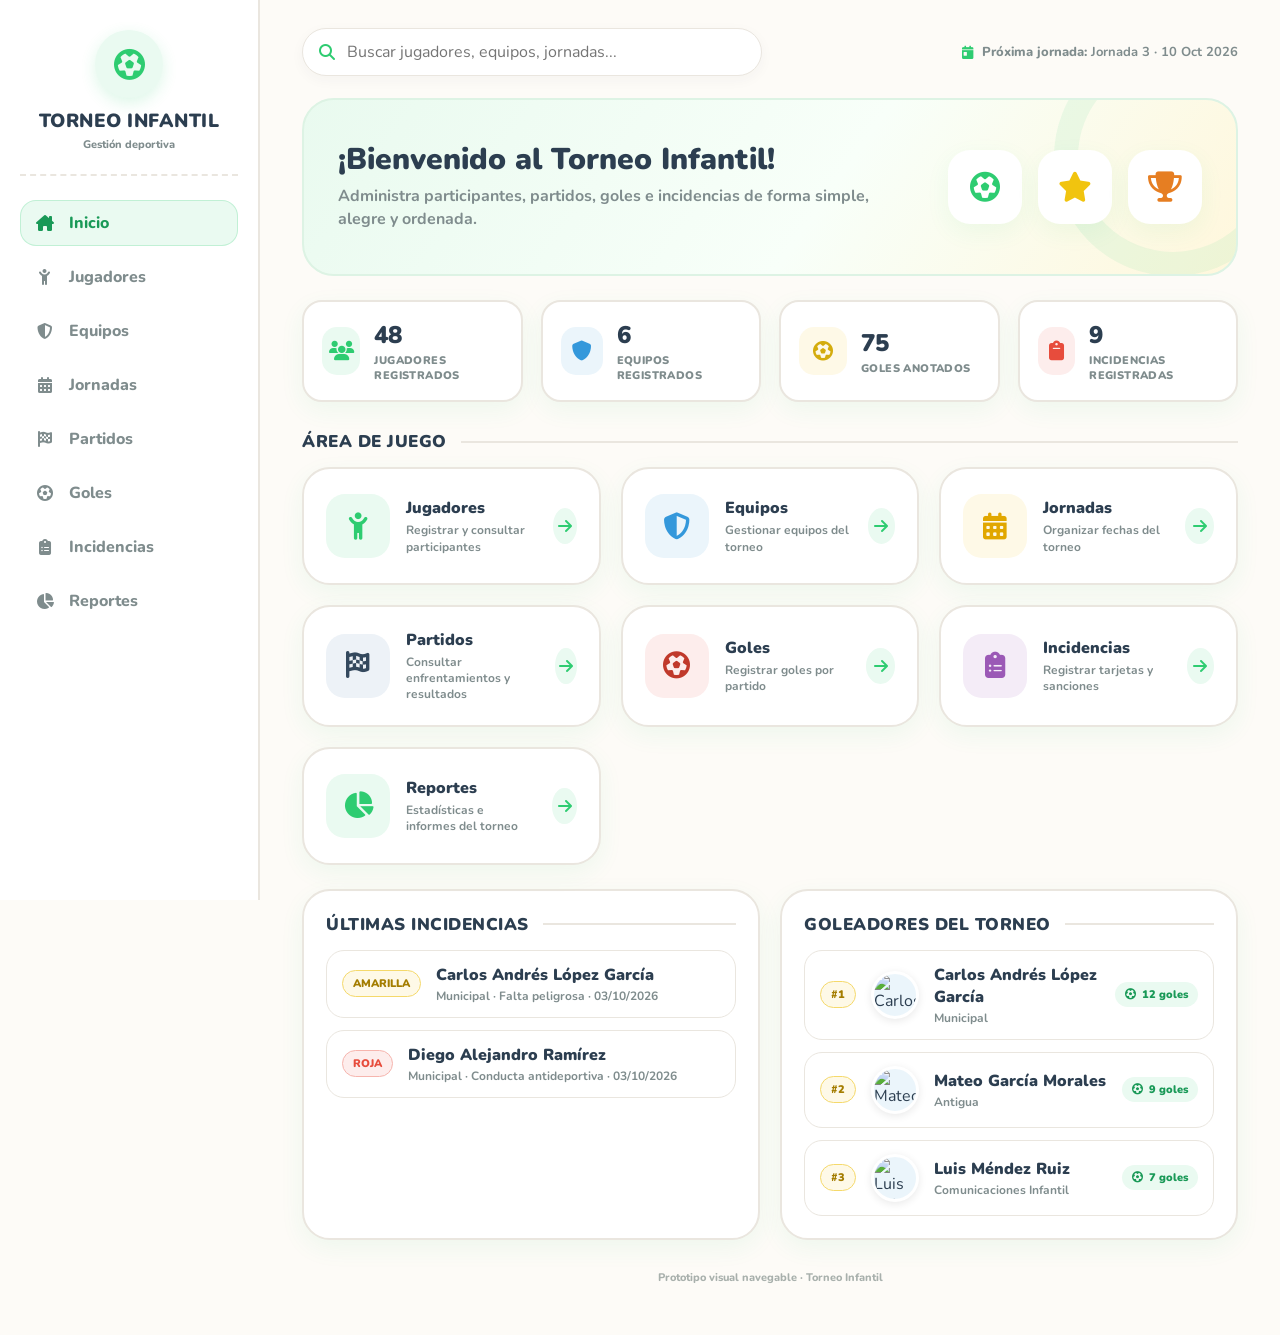
==== index.html @ a97f026d "Subiendo prototipo torneo" ====
<!DOCTYPE html>
<html lang="es">
 <head>
  <meta charset="utf-8"/>
  <meta content="width=device-width, initial-scale=1.0" name="viewport"/>
  <title>
   Torneo Infantil - Panel de Administración
  </title>
  <link href="https://fonts.googleapis.com" rel="preconnect"/>
  <link crossorigin="" href="https://fonts.gstatic.com" rel="preconnect"/>
  <link href="https://fonts.googleapis.com/css2?family=Nunito:wght@400;600;700;800;900&amp;display=swap" rel="stylesheet"/>
  <link href="https://cdnjs.cloudflare.com/ajax/libs/font-awesome/6.4.0/css/all.min.css" rel="stylesheet"/>
  <link href="assets/css/torneo.css" rel="stylesheet"/>
 </head>
 <body data-page="inicio">
  <button aria-label="Abrir menú" class="mobile-menu" data-menu-toggle="">
   <i class="fa-solid fa-bars">
   </i>
  </button>
  <div class="mobile-backdrop" data-mobile-backdrop="">
  </div>
  <div class="app">
   <aside class="sidebar">
    <div class="brand">
     <div class="brand-mark">
      <i class="fa-solid fa-futbol">
      </i>
     </div>
     <div class="brand-title">
      Torneo Infantil
     </div>
     <div class="brand-sub">
      Gestión deportiva
     </div>
    </div>
    <nav class="nav">
     <a data-nav="inicio" href="index.html">
      <i class="fa-solid fa-house-chimney">
      </i>
      <span>
       Inicio
      </span>
     </a>
     <a data-nav="jugadores" href="jugadores.html">
      <i class="fa-solid fa-child-reaching">
      </i>
      <span>
       Jugadores
      </span>
     </a>
     <a data-nav="equipos" href="equipos.html">
      <i class="fa-solid fa-shield-halved">
      </i>
      <span>
       Equipos
      </span>
     </a>
     <a data-nav="jornadas" href="jornadas.html">
      <i class="fa-solid fa-calendar-days">
      </i>
      <span>
       Jornadas
      </span>
     </a>
     <a data-nav="partidos" href="partidos.html">
      <i class="fa-solid fa-flag-checkered">
      </i>
      <span>
       Partidos
      </span>
     </a>
     <a data-nav="goles" href="goles.html">
      <i class="fa-solid fa-futbol">
      </i>
      <span>
       Goles
      </span>
     </a>
     <a data-nav="incidencias" href="incidencias.html">
      <i class="fa-solid fa-clipboard-list">
      </i>
      <span>
       Incidencias
      </span>
     </a>
     <a data-nav="reportes" href="reportes.html">
      <i class="fa-solid fa-chart-pie">
      </i>
      <span>
       Reportes
      </span>
     </a>
    </nav>
   </aside>
   <main class="main">
    <div class="topbar">
     <div class="search">
      <i class="fa-solid fa-magnifying-glass">
      </i>
      <input placeholder="Buscar jugadores, equipos, jornadas..." type="search"/>
     </div>
     <div class="top-info">
      <i class="fa-solid fa-calendar-day">
      </i>
      <span>
       Próxima jornada:
       <strong>
        Jornada 3 · 10 Oct 2026
       </strong>
      </span>
     </div>
    </div>
    <section class="hero">
     <div>
      <h1>
       ¡Bienvenido al Torneo Infantil!
      </h1>
      <p>
       Administra participantes, partidos, goles e incidencias de forma simple, alegre y ordenada.
      </p>
     </div>
     <div class="hero-art">
      <div class="hero-icon">
       <i class="fa-solid fa-futbol" style="color:var(--green)">
       </i>
      </div>
      <div class="hero-icon">
       <i class="fa-solid fa-star" style="color:var(--yellow)">
       </i>
      </div>
      <div class="hero-icon">
       <i class="fa-solid fa-trophy" style="color:var(--orange)">
       </i>
      </div>
     </div>
    </section>
    <section class="stats">
     <div class="stat">
      <div class="stat-icon">
       <i class="fa-solid fa-users">
       </i>
      </div>
      <div>
       <div class="stat-value">
        48
       </div>
       <div class="stat-label">
        Jugadores registrados
       </div>
      </div>
     </div>
     <div class="stat">
      <div class="stat-icon">
       <i class="fa-solid fa-shield">
       </i>
      </div>
      <div>
       <div class="stat-value">
        6
       </div>
       <div class="stat-label">
        Equipos registrados
       </div>
      </div>
     </div>
     <div class="stat">
      <div class="stat-icon">
       <i class="fa-solid fa-futbol">
       </i>
      </div>
      <div>
       <div class="stat-value">
        75
       </div>
       <div class="stat-label">
        Goles anotados
       </div>
      </div>
     </div>
     <div class="stat">
      <div class="stat-icon">
       <i class="fa-solid fa-clipboard">
       </i>
      </div>
      <div>
       <div class="stat-value">
        9
       </div>
       <div class="stat-label">
        Incidencias registradas
       </div>
      </div>
     </div>
    </section>
    <div class="section-title">
     Área de juego
    </div>
    <section class="grid grid-3">
     <a class="card module-card" href="jugadores.html">
      <div class="module-icon">
       <i class="fa-solid fa-child-reaching">
       </i>
      </div>
      <div class="module-info">
       <div class="module-title">
        Jugadores
       </div>
       <div class="module-desc">
        Registrar y consultar participantes
       </div>
      </div>
      <div class="module-arrow">
       <i class="fa-solid fa-arrow-right">
       </i>
      </div>
     </a>
     <a class="card module-card" href="equipos.html">
      <div class="module-icon">
       <i class="fa-solid fa-shield-halved">
       </i>
      </div>
      <div class="module-info">
       <div class="module-title">
        Equipos
       </div>
       <div class="module-desc">
        Gestionar equipos del torneo
       </div>
      </div>
      <div class="module-arrow">
       <i class="fa-solid fa-arrow-right">
       </i>
      </div>
     </a>
     <a class="card module-card" href="jornadas.html">
      <div class="module-icon">
       <i class="fa-solid fa-calendar-days">
       </i>
      </div>
      <div class="module-info">
       <div class="module-title">
        Jornadas
       </div>
       <div class="module-desc">
        Organizar fechas del torneo
       </div>
      </div>
      <div class="module-arrow">
       <i class="fa-solid fa-arrow-right">
       </i>
      </div>
     </a>
     <a class="card module-card" href="partidos.html">
      <div class="module-icon">
       <i class="fa-solid fa-flag-checkered">
       </i>
      </div>
      <div class="module-info">
       <div class="module-title">
        Partidos
       </div>
       <div class="module-desc">
        Consultar enfrentamientos y resultados
       </div>
      </div>
      <div class="module-arrow">
       <i class="fa-solid fa-arrow-right">
       </i>
      </div>
     </a>
     <a class="card module-card" href="goles.html">
      <div class="module-icon">
       <i class="fa-solid fa-futbol">
       </i>
      </div>
      <div class="module-info">
       <div class="module-title">
        Goles
       </div>
       <div class="module-desc">
        Registrar goles por partido
       </div>
      </div>
      <div class="module-arrow">
       <i class="fa-solid fa-arrow-right">
       </i>
      </div>
     </a>
     <a class="card module-card" href="incidencias.html">
      <div class="module-icon">
       <i class="fa-solid fa-clipboard-list">
       </i>
      </div>
      <div class="module-info">
       <div class="module-title">
        Incidencias
       </div>
       <div class="module-desc">
        Registrar tarjetas y sanciones
       </div>
      </div>
      <div class="module-arrow">
       <i class="fa-solid fa-arrow-right">
       </i>
      </div>
     </a>
     <a class="card module-card" href="reportes.html">
      <div class="module-icon">
       <i class="fa-solid fa-chart-pie">
       </i>
      </div>
      <div class="module-info">
       <div class="module-title">
        Reportes
       </div>
       <div class="module-desc">
        Estadísticas e informes del torneo
       </div>
      </div>
      <div class="module-arrow">
       <i class="fa-solid fa-arrow-right">
       </i>
      </div>
     </a>
    </section>
    <div class="grid grid-2" style="margin-top:24px">
     <section class="card pad">
      <div class="section-title" style="margin-top:0">
       Últimas incidencias
      </div>
      <div class="list">
       <div class="row-card">
        <span class="pill pill-yellow">
         AMARILLA
        </span>
        <div class="row-main">
         <div class="row-name">
          Carlos Andrés López García
         </div>
         <div class="row-meta">
          Municipal · Falta peligrosa · 03/10/2026
         </div>
        </div>
       </div>
       <div class="row-card">
        <span class="pill pill-red">
         ROJA
        </span>
        <div class="row-main">
         <div class="row-name">
          Diego Alejandro Ramírez
         </div>
         <div class="row-meta">
          Municipal · Conducta antideportiva · 03/10/2026
         </div>
        </div>
       </div>
      </div>
     </section>
     <section class="card pad">
      <div class="section-title" style="margin-top:0">
       Goleadores del torneo
      </div>
      <div class="list">
       <div class="row-card">
        <span class="pill pill-yellow">
         #1
        </span>
        <img alt="Carlos Andrés López García" class="avatar" src="https://api.dicebear.com/7.x/adventurer/svg?seed=CarlosL&amp;backgroundColor=b6e3f4"/>
        <div class="row-main">
         <div class="row-name">
          Carlos Andrés López García
         </div>
         <div class="row-meta">
          Municipal
         </div>
        </div>
        <span class="pill pill-green">
         <i class="fa-solid fa-futbol">
         </i>
         12 goles
        </span>
       </div>
       <div class="row-card">
        <span class="pill pill-yellow">
         #2
        </span>
        <img alt="Mateo García Morales" class="avatar" src="https://api.dicebear.com/7.x/adventurer/svg?seed=MateoG&amp;backgroundColor=b6e3f4"/>
        <div class="row-main">
         <div class="row-name">
          Mateo García Morales
         </div>
         <div class="row-meta">
          Antigua
         </div>
        </div>
        <span class="pill pill-green">
         <i class="fa-solid fa-futbol">
         </i>
         9 goles
        </span>
       </div>
       <div class="row-card">
        <span class="pill pill-yellow">
         #3
        </span>
        <img alt="Luis Méndez Ruiz" class="avatar" src="https://api.dicebear.com/7.x/adventurer/svg?seed=LuisM&amp;backgroundColor=b6e3f4"/>
        <div class="row-main">
         <div class="row-name">
          Luis Méndez Ruiz
         </div>
         <div class="row-meta">
          Comunicaciones Infantil
         </div>
        </div>
        <span class="pill pill-green">
         <i class="fa-solid fa-futbol">
         </i>
         7 goles
        </span>
       </div>
      </div>
     </section>
    </div>
    <div class="footer-note">
     Prototipo visual navegable · Torneo Infantil
    </div>
   </main>
  </div>
  <div class="toast" data-toast="">
  </div>
  <script src="assets/js/app.js">
  </script>
 </body>
</html>
---- assets/css/torneo.css ----
:root{
  --bg:#FDFBF7;--surface:#FFFFFF;--green:#2ECC71;--green-dark:#199957;--green-soft:#EAFAF1;
  --yellow:#F1C40F;--yellow-soft:#FEF9E7;--orange:#E67E22;--orange-soft:#FDF2E9;
  --blue:#3498DB;--blue-soft:#EBF5FB;--purple:#9B59B6;--purple-soft:#F4ECF7;
  --red:#E74C3C;--red-soft:#FDEDEC;--ink:#2C3E50;--muted:#7F8C8D;--border:#EAE6DF;
  --shadow:0 8px 24px rgba(46,204,113,.07);--shadow-hover:0 14px 34px rgba(46,204,113,.14);
  --r-lg:28px;--r-md:18px;--r-sm:12px;--sidebar:260px;--tr:all .24s cubic-bezier(.25,.8,.25,1);
}
*{box-sizing:border-box}html{scroll-behavior:smooth}body{margin:0;background:var(--bg);color:var(--ink);font-family:'Nunito',sans-serif;min-height:100vh}
a{color:inherit}.app{min-height:100vh}.sidebar{position:fixed;inset:0 auto 0 0;width:var(--sidebar);background:var(--surface);border-right:2px solid var(--border);padding:26px 20px;z-index:40;overflow-y:auto;transition:var(--tr)}
.brand{display:flex;flex-direction:column;align-items:center;text-align:center;padding:4px 4px 22px;border-bottom:2px dashed var(--border);margin-bottom:24px}.brand-mark{width:68px;height:68px;border-radius:50%;background:var(--green-soft);color:var(--green);display:grid;place-items:center;font-size:31px;box-shadow:0 5px 15px rgba(46,204,113,.16);margin-bottom:10px}.brand-title{font-size:19px;font-weight:900;letter-spacing:.5px;text-transform:uppercase}.brand-sub{font-size:11px;color:var(--muted);font-weight:800;margin-top:3px}
.nav{display:grid;gap:8px}.nav a{display:flex;align-items:center;gap:14px;padding:12px 15px;border-radius:16px;text-decoration:none;color:var(--muted);font-weight:800;transition:var(--tr)}.nav a i{width:20px;text-align:center}.nav a:hover{background:#F7FBF8;color:var(--green-dark);transform:translateX(3px)}.nav a.active{background:var(--green-soft);color:var(--green-dark);box-shadow:inset 0 0 0 1px rgba(46,204,113,.22)}
.main{margin-left:var(--sidebar);min-height:100vh;padding:28px 42px 50px}.topbar{display:flex;justify-content:space-between;align-items:center;gap:18px;margin-bottom:22px}.search{display:flex;align-items:center;gap:10px;background:var(--surface);border:1px solid var(--border);border-radius:999px;padding:11px 16px;min-width:min(460px,60vw);box-shadow:0 4px 14px rgba(44,62,80,.04)}.search i{color:var(--green)}.search input{border:0;outline:0;background:transparent;width:100%;font:inherit;color:var(--ink)}.top-info{display:flex;align-items:center;gap:9px;color:var(--muted);font-size:13px;font-weight:800}.top-info i{color:var(--green)}
.mobile-menu{display:none;position:fixed;top:14px;left:14px;width:44px;height:44px;border:0;border-radius:14px;background:var(--green);color:#fff;z-index:60;box-shadow:var(--shadow);cursor:pointer}.mobile-backdrop{display:none;position:fixed;inset:0;background:rgba(23,33,29,.28);z-index:35}.mobile-backdrop.show{display:block}
.hero{background:linear-gradient(125deg,#E9FAEF 0%,#F8FFF9 56%,#FFF7DC 100%);border:2px solid #DDF3E4;border-radius:32px;min-height:178px;padding:30px 34px;display:flex;align-items:center;justify-content:space-between;gap:28px;overflow:hidden;position:relative;margin-bottom:24px}.hero:after{content:'';position:absolute;width:190px;height:190px;border:24px solid rgba(46,204,113,.08);border-radius:50%;right:-56px;top:-62px}.hero h1,.view-title{margin:0;font-size:30px;line-height:1.15;font-weight:900}.hero p,.view-subtitle{margin:8px 0 0;color:var(--muted);font-weight:700;line-height:1.45}.hero-art{display:flex;gap:16px;align-items:center;z-index:1}.hero-icon{width:74px;height:74px;border-radius:22px;display:grid;place-items:center;font-size:30px;background:#fff;box-shadow:var(--shadow);transition:var(--tr)}.hero-icon:hover{transform:translateY(-5px) rotate(-2deg)}
.view-head{display:flex;justify-content:space-between;align-items:flex-start;gap:18px;margin-bottom:22px;padding-bottom:18px;border-bottom:1px solid var(--border)}.view-title-row{display:flex;align-items:center;gap:12px}.title-icon{width:44px;height:44px;border-radius:15px;display:grid;place-items:center;background:var(--green-soft);color:var(--green);font-size:19px}.breadcrumb{display:flex;align-items:center;gap:9px;font-size:12px;font-weight:800;color:var(--muted);margin-bottom:14px}.breadcrumb a{color:var(--green-dark);text-decoration:none}.actions{display:flex;gap:10px;flex-wrap:wrap}.btn{display:inline-flex;align-items:center;justify-content:center;gap:8px;border:1px solid transparent;border-radius:999px;padding:10px 16px;text-decoration:none;font:inherit;font-weight:900;cursor:pointer;transition:var(--tr)}.btn:hover{transform:translateY(-2px)}.btn-primary{background:var(--green);color:#fff;box-shadow:0 7px 18px rgba(46,204,113,.22)}.btn-outline{background:#fff;border-color:var(--border);color:var(--ink)}.btn-danger{background:var(--red-soft);color:var(--red);border-color:#F7B7AF}.btn-blue{background:var(--blue-soft);color:var(--blue)}.btn-sm{padding:7px 11px;font-size:12px}.icon-btn{width:36px;height:36px;padding:0;border-radius:12px}
.grid{display:grid;gap:20px}.grid-2{grid-template-columns:repeat(2,minmax(0,1fr))}.grid-3{grid-template-columns:repeat(3,minmax(0,1fr))}.grid-4{grid-template-columns:repeat(4,minmax(0,1fr))}.stats{display:grid;grid-template-columns:repeat(4,minmax(0,1fr));gap:18px;margin-bottom:26px}.stat{background:#fff;border:2px solid var(--border);border-radius:20px;padding:17px 18px;display:flex;align-items:center;gap:14px;box-shadow:var(--shadow);transition:var(--tr)}.stat:hover{transform:translateY(-3px);box-shadow:var(--shadow-hover)}.stat-icon{width:48px;height:48px;border-radius:15px;display:grid;place-items:center;font-size:20px}.stat:nth-child(1) .stat-icon{background:var(--green-soft);color:var(--green)}.stat:nth-child(2) .stat-icon{background:var(--blue-soft);color:var(--blue)}.stat:nth-child(3) .stat-icon{background:var(--yellow-soft);color:#D4AC0D}.stat:nth-child(4) .stat-icon{background:var(--red-soft);color:var(--red)}.stat-value{font-size:24px;font-weight:900}.stat-label{font-size:11px;text-transform:uppercase;letter-spacing:.4px;color:var(--muted);font-weight:900;margin-top:2px}
.section-title{display:flex;align-items:center;gap:14px;margin:28px 0 14px;font-size:17px;font-weight:900;text-transform:uppercase;letter-spacing:.5px}.section-title:after{content:'';height:2px;background:var(--border);flex:1}.card{background:#fff;border:2px solid var(--border);border-radius:var(--r-lg);box-shadow:var(--shadow);transition:var(--tr)}.card:hover{box-shadow:var(--shadow-hover)}.pad{padding:22px}.module-card{display:flex;align-items:center;gap:16px;padding:22px;text-decoration:none;min-height:118px;position:relative;overflow:hidden}.module-card:hover{transform:translateY(-5px);border-color:#CDEFD8}.module-icon{width:64px;height:64px;border-radius:19px;display:grid;place-items:center;font-size:27px;transition:var(--tr);flex:0 0 auto}.module-card:hover .module-icon{transform:scale(1.06) rotate(-2deg)}.module-card:nth-child(6n+1) .module-icon{background:var(--green-soft);color:var(--green)}.module-card:nth-child(6n+2) .module-icon{background:var(--blue-soft);color:var(--blue)}.module-card:nth-child(6n+3) .module-icon{background:var(--yellow-soft);color:#E1A700}.module-card:nth-child(6n+4) .module-icon{background:#EDF2F7;color:#34495E}.module-card:nth-child(6n+5) .module-icon{background:var(--red-soft);color:#C0392B}.module-card:nth-child(6n) .module-icon{background:var(--purple-soft);color:var(--purple)}.module-info{min-width:0}.module-title{font-weight:900;font-size:16px}.module-desc{font-size:12px;color:var(--muted);font-weight:700;margin-top:3px;line-height:1.35}.module-arrow{margin-left:auto;width:36px;height:36px;border-radius:50%;background:var(--green-soft);color:var(--green);display:grid;place-items:center;transition:var(--tr)}.module-card:hover .module-arrow{transform:translateX(4px)}
.filters{display:flex;gap:12px;align-items:center;flex-wrap:wrap;background:#fff;border:2px solid var(--border);border-radius:20px;padding:14px 16px;margin-bottom:18px;box-shadow:var(--shadow)}.filters .grow{flex:1;min-width:220px}.input,.select,.textarea{width:100%;border:1px solid var(--border);background:#fff;color:var(--ink);border-radius:14px;padding:11px 13px;font:inherit;font-weight:700;outline:0;transition:var(--tr)}.input:focus,.select:focus,.textarea:focus{border-color:var(--green);box-shadow:0 0 0 3px rgba(46,204,113,.12)}.textarea{min-height:105px;resize:vertical}.form-card{max-width:980px;margin:0 auto;padding:26px}.form-grid{display:grid;grid-template-columns:repeat(2,minmax(0,1fr));gap:18px}.form-group{display:grid;gap:7px}.form-group.full{grid-column:1/-1}.label{font-size:13px;font-weight:900}.hint{font-size:11px;color:var(--muted);font-weight:700}.upload{border:2px dashed #BFE9CC;background:#F8FFF9;border-radius:20px;padding:24px;text-align:center;color:var(--muted);font-weight:800}.upload i{font-size:28px;color:var(--green);margin-bottom:8px}.form-actions{display:flex;justify-content:flex-end;gap:10px;margin-top:22px}
.list{display:grid;gap:12px}.row-card{display:flex;align-items:center;gap:15px;background:#fff;border:1px solid var(--border);border-radius:18px;padding:13px 15px;transition:var(--tr)}.row-card:hover{background:#FCFFFD;border-color:#CDEFD8;transform:translateY(-2px)}.avatar{width:48px;height:48px;border-radius:50%;object-fit:cover;border:3px solid #fff;box-shadow:0 2px 8px rgba(0,0,0,.09);background:var(--blue-soft)}.avatar-lg{width:98px;height:98px}.row-main{flex:1;min-width:0}.row-name{font-weight:900}.row-meta{font-size:12px;color:var(--muted);font-weight:700;margin-top:2px}.row-actions{display:flex;gap:7px;flex-wrap:wrap}.pill{display:inline-flex;align-items:center;gap:6px;padding:5px 10px;border-radius:999px;font-size:11px;font-weight:900}.pill-green{background:var(--green-soft);color:var(--green-dark)}.pill-blue{background:var(--blue-soft);color:var(--blue)}.pill-yellow{background:var(--yellow-soft);color:#A47D00;border:1px solid #F5D96B}.pill-red{background:var(--red-soft);color:var(--red);border:1px solid #F6B5AE}.pill-purple{background:var(--purple-soft);color:var(--purple)}
.profile{display:flex;align-items:center;justify-content:space-between;gap:24px;padding:25px;border-color:#BEEFD0}.profile-left{display:flex;align-items:center;gap:22px}.profile-name{font-size:26px;font-weight:900}.profile-meta{display:flex;gap:8px;flex-wrap:wrap;margin:8px 0}.profile-note{color:var(--muted);font-size:13px;font-weight:700}.profile-kpis{display:flex;gap:10px}.mini-kpi{min-width:110px;padding:14px;border:1px solid var(--border);border-radius:17px;text-align:center;background:#fff}.mini-kpi b{display:block;font-size:23px;color:var(--green)}.mini-kpi span{font-size:10px;color:var(--muted);font-weight:900;text-transform:uppercase}
.timeline{display:grid;gap:14px}.timeline-item{position:relative;padding:18px 18px 18px 58px}.timeline-icon{position:absolute;left:14px;top:16px;width:32px;height:32px;border-radius:11px;background:var(--green-soft);color:var(--green);display:grid;place-items:center}.timeline-title{font-weight:900}.timeline-date{font-size:12px;color:var(--muted);font-weight:700;margin-top:3px}.timeline-item.next{border-color:#A9E6BD;background:#FCFFFD}.timeline-item.next:after{content:'PRÓXIMA';position:absolute;right:16px;top:15px;font-size:10px;font-weight:900;color:var(--green-dark);background:var(--green-soft);padding:5px 9px;border-radius:999px}
.match-card{padding:20px}.match-top{display:flex;justify-content:space-between;gap:12px;color:var(--muted);font-size:12px;font-weight:800}.scoreline{display:grid;grid-template-columns:1fr auto 1fr;align-items:center;gap:16px;margin:18px 0}.team-side{display:flex;align-items:center;gap:10px;font-weight:900}.team-side.right{justify-content:flex-end;text-align:right}.team-dot{width:38px;height:38px;border-radius:14px;background:var(--green-soft);display:grid;place-items:center;color:var(--green)}.score{font-size:30px;font-weight:900;letter-spacing:8px;padding-left:8px}.match-meta{font-size:12px;color:var(--muted);font-weight:700}.match-goals{display:flex;gap:7px;flex-wrap:wrap;margin-top:10px}.match-goals .pill{font-size:10px}
.incident{position:relative;padding:18px 18px 18px 26px;overflow:hidden}.incident:before{content:'';position:absolute;left:0;top:0;bottom:0;width:7px;background:var(--yellow)}.incident.red:before{background:var(--red)}.incident-head{display:flex;align-items:center;gap:12px}.incident-body{margin-top:11px}.incident-desc{font-weight:900}.incident-dates{display:flex;gap:14px;flex-wrap:wrap;margin-top:7px;font-size:11px;color:var(--muted);font-weight:700}
.report-card{min-height:170px;padding:25px;text-decoration:none;display:flex;align-items:center;gap:18px;position:relative}.report-card:hover{transform:translateY(-5px)}.report-icon{width:72px;height:72px;border-radius:22px;display:grid;place-items:center;font-size:28px}.report-card:nth-child(1) .report-icon{background:var(--green-soft);color:var(--green)}.report-card:nth-child(2) .report-icon{background:var(--blue-soft);color:var(--blue)}.report-card:nth-child(3) .report-icon{background:var(--yellow-soft);color:#C89A00}.report-card:nth-child(4) .report-icon{background:var(--purple-soft);color:var(--purple)}.report-card .module-arrow{position:absolute;right:22px;bottom:22px}
.chart-bars{display:grid;gap:12px;margin-top:16px}.bar-row{display:grid;grid-template-columns:150px 1fr 44px;align-items:center;gap:10px;font-size:12px;font-weight:800}.bar-track{height:12px;border-radius:999px;background:#F1F1EE;overflow:hidden}.bar-fill{height:100%;border-radius:inherit;background:var(--green)}.bar-fill.yellow{background:var(--yellow)}.bar-fill.red{background:var(--red)}
.empty{padding:28px;text-align:center;border:2px dashed var(--border);border-radius:18px;color:var(--muted);font-weight:800}.footer-note{text-align:center;color:#A8B0AC;font-size:11px;font-weight:800;margin-top:30px}
.toast{position:fixed;right:22px;bottom:22px;background:#fff;border:1px solid var(--border);border-left:6px solid var(--green);border-radius:16px;box-shadow:0 16px 40px rgba(0,0,0,.12);padding:14px 17px;z-index:100;transform:translateY(120px);opacity:0;transition:var(--tr);font-weight:800}.toast.show{transform:translateY(0);opacity:1}.modal-backdrop{position:fixed;inset:0;background:rgba(23,33,29,.35);display:none;place-items:center;z-index:90;padding:20px}.modal-backdrop.show{display:grid}.modal{max-width:430px;width:100%;background:#fff;border-radius:24px;padding:24px;box-shadow:0 24px 70px rgba(0,0,0,.18)}.modal h3{margin:0 0 8px}.modal p{color:var(--muted);font-weight:700}.modal-actions{display:flex;justify-content:flex-end;gap:9px;margin-top:20px}
@media(max-width:1180px){:root{--sidebar:220px}.main{padding:24px}.stats{grid-template-columns:repeat(2,1fr)}.grid-3{grid-template-columns:repeat(2,1fr)}.grid-4{grid-template-columns:repeat(2,1fr)}.sidebar{padding:24px 14px}.nav a{padding:11px 12px}.brand-title{font-size:16px}.topbar{align-items:flex-start;flex-direction:column}.search{width:100%;min-width:0}}
@media(max-width:860px){:root{--sidebar:260px}.sidebar{transform:translateX(-100%);box-shadow:18px 0 40px rgba(0,0,0,.12)}.sidebar.open{transform:translateX(0)}.main{margin-left:0;padding:72px 18px 36px}.mobile-menu{display:grid;place-items:center}.grid-2,.grid-3,.grid-4,.stats,.form-grid{grid-template-columns:1fr}.profile,.profile-left{align-items:flex-start}.profile{flex-direction:column}.profile-kpis{width:100%}.mini-kpi{flex:1}.view-head{flex-direction:column}.actions{width:100%}.hero{padding:24px;align-items:flex-start}.hero-art{display:none}.scoreline{grid-template-columns:1fr}.team-side.right{justify-content:flex-start;text-align:left}.score{font-size:24px}.bar-row{grid-template-columns:100px 1fr 38px}}
@media(max-width:560px){.main{padding-left:12px;padding-right:12px}.hero h1,.view-title{font-size:25px}.stats{gap:10px}.stat{padding:14px}.profile-left{flex-direction:column}.profile-kpis{flex-direction:column}.row-card{align-items:flex-start;flex-wrap:wrap}.row-actions{width:100%;justify-content:flex-end}.filters{align-items:stretch;flex-direction:column}.filters>*{width:100%}.form-actions{flex-direction:column}.form-actions .btn{width:100%}}


/* =========================================================
   PROTOTIPO FINAL: CRUD EN VENTANAS EMERGENTES
   ========================================================= */
body.modal-open{overflow:hidden}
button{font-family:inherit}
.crud-backdrop{position:fixed;inset:0;background:rgba(22,34,28,.48);display:none;place-items:center;z-index:120;padding:24px;backdrop-filter:blur(2px)}
.crud-backdrop.show{display:grid}
.crud-modal{width:min(720px,96vw);max-height:92vh;overflow:auto;background:var(--surface);border:1px solid var(--border);border-radius:28px;box-shadow:0 28px 90px rgba(17,33,25,.25);padding:26px}
.crud-modal-wide{width:min(900px,96vw)}
.crud-head{display:flex;align-items:flex-start;justify-content:space-between;gap:18px;padding-bottom:18px;margin-bottom:20px;border-bottom:1px solid var(--border)}
.crud-head h2{margin:3px 0 5px;font-size:25px;font-weight:900}.crud-head p{margin:0;color:var(--muted);font-size:13px;font-weight:700;line-height:1.45}.crud-kicker{font-size:11px;text-transform:uppercase;letter-spacing:.7px;font-weight:900;color:var(--green-dark);display:flex;gap:7px;align-items:center}
.modal-close{width:40px;height:40px;border:1px solid var(--border);border-radius:13px;background:#fff;color:var(--muted);cursor:pointer;font-size:17px;transition:var(--tr);flex:0 0 auto}.modal-close:hover{background:var(--red-soft);color:var(--red);border-color:#F2B9B3}
.modal-form-grid{gap:16px}.modal-form-actions{padding-top:18px;border-top:1px dashed var(--border)}
.helper-box{display:flex;align-items:flex-start;gap:12px;background:var(--yellow-soft);border:1px dashed #E7C648;border-radius:16px;padding:14px 16px}.helper-box>i{color:var(--orange);font-size:18px;margin-top:2px}.helper-box div{display:grid;gap:2px}.helper-box b{font-size:13px}.helper-box span{font-size:12px;color:#7D6608;font-weight:700;line-height:1.4}
.color-picker{display:grid;grid-template-columns:repeat(6,minmax(0,1fr));gap:10px}.color-choice{cursor:pointer;display:grid;justify-items:center;gap:6px;padding:9px 5px;border:1px solid var(--border);border-radius:14px;background:#fff;transition:var(--tr)}.color-choice input{position:absolute;opacity:0;pointer-events:none}.color-choice span{width:31px;height:31px;border-radius:50%;background:var(--swatch);box-shadow:inset 0 0 0 4px #fff,0 0 0 1px #DDE1DE}.color-choice small{font-size:10px;font-weight:900;color:var(--muted)}.color-choice:has(input:checked){border-color:var(--swatch);box-shadow:0 0 0 3px color-mix(in srgb,var(--swatch) 15%,transparent);transform:translateY(-1px)}
.card-type-picker{display:grid;grid-template-columns:1fr 1fr;gap:12px}.card-type-option{cursor:pointer}.card-type-option input{position:absolute;opacity:0;pointer-events:none}.card-type-option span{display:flex;align-items:center;justify-content:center;gap:9px;padding:12px;border:2px solid var(--border);border-radius:16px;background:#fff;font-weight:900;font-size:13px;transition:var(--tr)}.card-type-option.yellow span i{color:var(--yellow)}.card-type-option.red span i{color:var(--red)}.card-type-option.yellow input:checked+span{background:var(--yellow-soft);border-color:var(--yellow);color:#8A6D00}.card-type-option.red input:checked+span{background:var(--red-soft);border-color:var(--red);color:var(--red)}
.team-card{border-left:7px solid var(--team)}.team-card .module-icon{color:var(--team)!important;background:#F8F8F6!important}

/* Confirmación antes de guardar, actualizar o eliminar */
.confirm-backdrop{position:fixed;inset:0;background:rgba(22,34,28,.54);display:none;place-items:center;z-index:160;padding:20px;backdrop-filter:blur(3px)}.confirm-backdrop.show{display:grid}.confirm-card{width:min(510px,96vw);max-height:88vh;overflow:auto;background:#fff;border-radius:26px;box-shadow:0 28px 90px rgba(17,33,25,.28);padding:24px;border:1px solid var(--border)}.confirm-icon{width:52px;height:52px;border-radius:17px;display:grid;place-items:center;background:var(--green-soft);color:var(--green);font-size:22px;margin-bottom:14px}.confirm-card.danger .confirm-icon{background:var(--red-soft);color:var(--red)}.confirm-card h3{margin:0;font-size:22px}.confirm-card>p{margin:7px 0 16px;color:var(--muted);font-weight:700;line-height:1.45}.confirm-summary{display:grid;gap:8px;background:#FAFAF8;border:1px solid var(--border);border-radius:17px;padding:13px;margin:0}.confirm-row{display:grid;grid-template-columns:140px 1fr;gap:12px;padding:7px 0;border-bottom:1px dashed #E8E5DF}.confirm-row:last-child{border-bottom:0}.confirm-row dt{font-size:11px;text-transform:uppercase;letter-spacing:.4px;color:var(--muted);font-weight:900}.confirm-row dd{margin:0;font-size:13px;font-weight:900;word-break:break-word}.confirm-actions{display:flex;justify-content:flex-end;gap:9px;margin-top:18px}.confirm-save{background:var(--green);color:#fff}.confirm-card.danger .confirm-save{background:var(--red)}
.validation-error{display:none;color:var(--red);font-size:11px;font-weight:800;margin-top:4px}.form-group.has-error .validation-error{display:block}.form-group.has-error .input,.form-group.has-error .select,.form-group.has-error .textarea{border-color:var(--red);box-shadow:0 0 0 3px rgba(231,76,60,.10)}
.demo-note{display:flex;align-items:flex-start;gap:10px;padding:12px 14px;border-radius:15px;background:var(--blue-soft);color:#2874A6;font-size:12px;font-weight:800;margin-bottom:18px}.demo-note i{margin-top:2px}

@media(max-width:720px){.crud-backdrop{padding:10px;align-items:end}.crud-modal,.crud-modal-wide{width:100%;max-height:94vh;border-radius:24px 24px 14px 14px;padding:20px}.color-picker{grid-template-columns:repeat(3,1fr)}.card-type-picker{grid-template-columns:1fr}.confirm-row{grid-template-columns:1fr;gap:2px}.confirm-actions{flex-direction:column-reverse}.confirm-actions .btn{width:100%}}
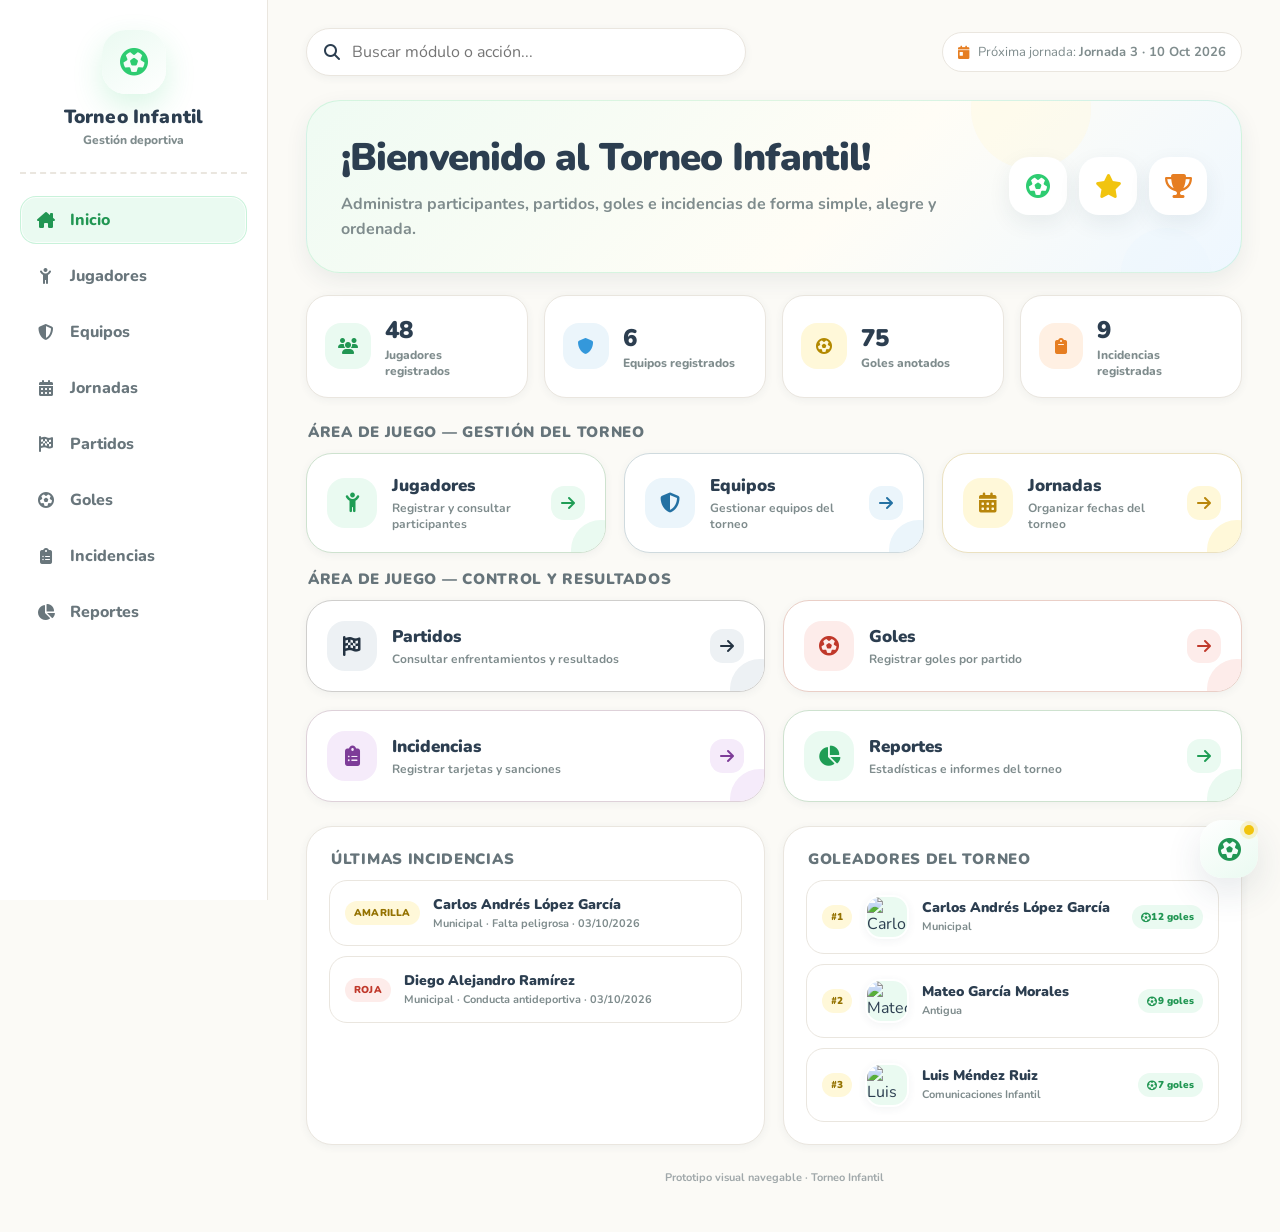
==== commit 5bc622fd: "feat: cargar prototipo final actualizado" ====
--- a/index.html
+++ b/index.html
@@ -1,435 +1,450 @@
 <!DOCTYPE html>
+
 <html lang="es">
- <head>
-  <meta charset="utf-8"/>
-  <meta content="width=device-width, initial-scale=1.0" name="viewport"/>
-  <title>
+<head>
+<meta charset="utf-8"/>
+<meta content="width=device-width, initial-scale=1.0" name="viewport"/>
+<title>
    Torneo Infantil - Panel de Administración
   </title>
-  <link href="https://fonts.googleapis.com" rel="preconnect"/>
-  <link crossorigin="" href="https://fonts.gstatic.com" rel="preconnect"/>
-  <link href="https://fonts.googleapis.com/css2?family=Nunito:wght@400;600;700;800;900&amp;display=swap" rel="stylesheet"/>
-  <link href="https://cdnjs.cloudflare.com/ajax/libs/font-awesome/6.4.0/css/all.min.css" rel="stylesheet"/>
-  <link href="assets/css/torneo.css" rel="stylesheet"/>
- </head>
- <body data-page="inicio">
-  <button aria-label="Abrir menú" class="mobile-menu" data-menu-toggle="">
-   <i class="fa-solid fa-bars">
-   </i>
-  </button>
-  <div class="mobile-backdrop" data-mobile-backdrop="">
-  </div>
-  <div class="app">
-   <aside class="sidebar">
-    <div class="brand">
-     <div class="brand-mark">
-      <i class="fa-solid fa-futbol">
-      </i>
-     </div>
-     <div class="brand-title">
+<link href="https://fonts.googleapis.com" rel="preconnect"/>
+<link crossorigin="" href="https://fonts.gstatic.com" rel="preconnect"/>
+<link href="https://fonts.googleapis.com/css2?family=Nunito:wght@400;600;700;800;900&amp;display=swap" rel="stylesheet"/>
+<link href="https://cdnjs.cloudflare.com/ajax/libs/font-awesome/6.4.0/css/all.min.css" rel="stylesheet"/>
+<link href="assets/css/torneo.css" rel="stylesheet"/>
+</head>
+<body data-page="inicio">
+<button aria-label="Abrir menú" class="mobile-menu" data-menu-toggle="">
+<i class="fa-solid fa-bars">
+</i>
+</button>
+<div class="mobile-backdrop" data-mobile-backdrop="">
+</div>
+<div class="app">
+<aside class="sidebar">
+<div class="brand">
+<div class="brand-mark">
+<i class="fa-solid fa-futbol">
+</i>
+</div>
+<div class="brand-title">
       Torneo Infantil
      </div>
-     <div class="brand-sub">
+<div class="brand-sub">
       Gestión deportiva
      </div>
-    </div>
-    <nav class="nav">
-     <a data-nav="inicio" href="index.html">
-      <i class="fa-solid fa-house-chimney">
-      </i>
-      <span>
+</div>
+<nav class="nav">
+<a data-nav="inicio" href="index.html">
+<i class="fa-solid fa-house-chimney">
+</i>
+<span>
        Inicio
       </span>
-     </a>
-     <a data-nav="jugadores" href="jugadores.html">
-      <i class="fa-solid fa-child-reaching">
-      </i>
-      <span>
+</a>
+<a data-nav="jugadores" href="jugadores.html">
+<i class="fa-solid fa-child-reaching">
+</i>
+<span>
        Jugadores
       </span>
-     </a>
-     <a data-nav="equipos" href="equipos.html">
-      <i class="fa-solid fa-shield-halved">
-      </i>
-      <span>
+</a>
+<a data-nav="equipos" href="equipos.html">
+<i class="fa-solid fa-shield-halved">
+</i>
+<span>
        Equipos
       </span>
-     </a>
-     <a data-nav="jornadas" href="jornadas.html">
-      <i class="fa-solid fa-calendar-days">
-      </i>
-      <span>
+</a>
+<a data-nav="jornadas" href="jornadas.html">
+<i class="fa-solid fa-calendar-days">
+</i>
+<span>
        Jornadas
       </span>
-     </a>
-     <a data-nav="partidos" href="partidos.html">
-      <i class="fa-solid fa-flag-checkered">
-      </i>
-      <span>
+</a>
+<a data-nav="partidos" href="partidos.html">
+<i class="fa-solid fa-flag-checkered">
+</i>
+<span>
        Partidos
       </span>
-     </a>
-     <a data-nav="goles" href="goles.html">
-      <i class="fa-solid fa-futbol">
-      </i>
-      <span>
+</a>
+<a data-nav="goles" href="goles.html">
+<i class="fa-solid fa-futbol">
+</i>
+<span>
        Goles
       </span>
-     </a>
-     <a data-nav="incidencias" href="incidencias.html">
-      <i class="fa-solid fa-clipboard-list">
-      </i>
-      <span>
+</a>
+<a data-nav="incidencias" href="incidencias.html">
+<i class="fa-solid fa-clipboard-list">
+</i>
+<span>
        Incidencias
       </span>
-     </a>
-     <a data-nav="reportes" href="reportes.html">
-      <i class="fa-solid fa-chart-pie">
-      </i>
-      <span>
+</a>
+<a data-nav="reportes" href="reportes.html">
+<i class="fa-solid fa-chart-pie">
+</i>
+<span>
        Reportes
       </span>
-     </a>
-    </nav>
-   </aside>
-   <main class="main">
-    <div class="topbar">
-     <div class="search">
-      <i class="fa-solid fa-magnifying-glass">
-      </i>
-      <input placeholder="Buscar jugadores, equipos, jornadas..." type="search"/>
-     </div>
-     <div class="top-info">
-      <i class="fa-solid fa-calendar-day">
-      </i>
-      <span>
+</a>
+</nav>
+</aside>
+<main class="main">
+<div class="topbar">
+<div class="search">
+<i class="fa-solid fa-magnifying-glass">
+</i>
+<input aria-label="Buscar en la vista" autocomplete="off" data-global-search="" placeholder="Buscar módulo o acción..." type="search"/>
+<div aria-hidden="true" class="search-results" data-search-results=""></div></div>
+<div class="top-info">
+<i class="fa-solid fa-calendar-day">
+</i>
+<span>
        Próxima jornada:
        <strong>
         Jornada 3 · 10 Oct 2026
        </strong>
-      </span>
-     </div>
-    </div>
-    <section class="hero">
-     <div>
-      <h1>
+</span>
+</div>
+</div>
+<section class="hero">
+<div>
+<h1>
        ¡Bienvenido al Torneo Infantil!
       </h1>
-      <p>
+<p>
        Administra participantes, partidos, goles e incidencias de forma simple, alegre y ordenada.
       </p>
-     </div>
-     <div class="hero-art">
-      <div class="hero-icon">
-       <i class="fa-solid fa-futbol" style="color:var(--green)">
-       </i>
-      </div>
-      <div class="hero-icon">
-       <i class="fa-solid fa-star" style="color:var(--yellow)">
-       </i>
-      </div>
-      <div class="hero-icon">
-       <i class="fa-solid fa-trophy" style="color:var(--orange)">
-       </i>
-      </div>
-     </div>
-    </section>
-    <section class="stats">
-     <div class="stat">
-      <div class="stat-icon">
-       <i class="fa-solid fa-users">
-       </i>
-      </div>
-      <div>
-       <div class="stat-value">
+</div>
+<div class="hero-art">
+<div class="hero-icon">
+<i class="fa-solid fa-futbol" style="color:var(--green)">
+</i>
+</div>
+<div class="hero-icon">
+<i class="fa-solid fa-star" style="color:var(--yellow)">
+</i>
+</div>
+<div class="hero-icon">
+<i class="fa-solid fa-trophy" style="color:var(--orange)">
+</i>
+</div>
+</div>
+</section>
+<section class="stats">
+<div class="stat">
+<div class="stat-icon">
+<i class="fa-solid fa-users">
+</i>
+</div>
+<div>
+<div class="stat-value" data-counter="48">
         48
        </div>
-       <div class="stat-label">
+<div class="stat-label">
         Jugadores registrados
        </div>
-      </div>
-     </div>
-     <div class="stat">
-      <div class="stat-icon">
-       <i class="fa-solid fa-shield">
-       </i>
-      </div>
-      <div>
-       <div class="stat-value">
+</div>
+</div>
+<div class="stat">
+<div class="stat-icon">
+<i class="fa-solid fa-shield">
+</i>
+</div>
+<div>
+<div class="stat-value" data-counter="6">
         6
        </div>
-       <div class="stat-label">
+<div class="stat-label">
         Equipos registrados
        </div>
-      </div>
-     </div>
-     <div class="stat">
-      <div class="stat-icon">
-       <i class="fa-solid fa-futbol">
-       </i>
-      </div>
-      <div>
-       <div class="stat-value">
+</div>
+</div>
+<div class="stat">
+<div class="stat-icon">
+<i class="fa-solid fa-futbol">
+</i>
+</div>
+<div>
+<div class="stat-value" data-counter="75">
         75
        </div>
-       <div class="stat-label">
+<div class="stat-label">
         Goles anotados
        </div>
-      </div>
-     </div>
-     <div class="stat">
-      <div class="stat-icon">
-       <i class="fa-solid fa-clipboard">
-       </i>
-      </div>
-      <div>
-       <div class="stat-value">
+</div>
+</div>
+<div class="stat">
+<div class="stat-icon">
+<i class="fa-solid fa-clipboard">
+</i>
+</div>
+<div>
+<div class="stat-value" data-counter="9">
         9
        </div>
-       <div class="stat-label">
+<div class="stat-label">
         Incidencias registradas
        </div>
-      </div>
-     </div>
-    </section>
-    <div class="section-title">
-     Área de juego
+</div>
+</div>
+</section>
+<!-- ÁREA DE JUEGO OPTIMIZADA Y AGRUPADA -->
+<div class="section-title">
+     Área de juego — Gestión del Torneo
     </div>
-    <section class="grid grid-3">
-     <a class="card module-card" href="jugadores.html">
-      <div class="module-icon">
-       <i class="fa-solid fa-child-reaching">
-       </i>
-      </div>
-      <div class="module-info">
-       <div class="module-title">
+<section class="grid grid-3">
+<a class="card module-card" href="jugadores.html">
+<div class="module-icon">
+<i class="fa-solid fa-child-reaching">
+</i>
+</div>
+<div class="module-info">
+<div class="module-title">
         Jugadores
        </div>
-       <div class="module-desc">
+<div class="module-desc">
         Registrar y consultar participantes
        </div>
-      </div>
-      <div class="module-arrow">
-       <i class="fa-solid fa-arrow-right">
-       </i>
-      </div>
-     </a>
-     <a class="card module-card" href="equipos.html">
-      <div class="module-icon">
-       <i class="fa-solid fa-shield-halved">
-       </i>
-      </div>
-      <div class="module-info">
-       <div class="module-title">
+</div>
+<div class="module-arrow">
+<i class="fa-solid fa-arrow-right">
+</i>
+</div>
+</a>
+<a class="card module-card" href="equipos.html">
+<div class="module-icon">
+<i class="fa-solid fa-shield-halved">
+</i>
+</div>
+<div class="module-info">
+<div class="module-title">
         Equipos
        </div>
-       <div class="module-desc">
+<div class="module-desc">
         Gestionar equipos del torneo
        </div>
-      </div>
-      <div class="module-arrow">
-       <i class="fa-solid fa-arrow-right">
-       </i>
-      </div>
-     </a>
-     <a class="card module-card" href="jornadas.html">
-      <div class="module-icon">
-       <i class="fa-solid fa-calendar-days">
-       </i>
-      </div>
-      <div class="module-info">
-       <div class="module-title">
+</div>
+<div class="module-arrow">
+<i class="fa-solid fa-arrow-right">
+</i>
+</div>
+</a>
+<a class="card module-card" href="jornadas.html">
+<div class="module-icon">
+<i class="fa-solid fa-calendar-days">
+</i>
+</div>
+<div class="module-info">
+<div class="module-title">
         Jornadas
        </div>
-       <div class="module-desc">
+<div class="module-desc">
         Organizar fechas del torneo
        </div>
-      </div>
-      <div class="module-arrow">
-       <i class="fa-solid fa-arrow-right">
-       </i>
-      </div>
-     </a>
-     <a class="card module-card" href="partidos.html">
-      <div class="module-icon">
-       <i class="fa-solid fa-flag-checkered">
-       </i>
-      </div>
-      <div class="module-info">
-       <div class="module-title">
+</div>
+<div class="module-arrow">
+<i class="fa-solid fa-arrow-right">
+</i>
+</div>
+</a>
+</section>
+<div class="section-title" style="margin-top: 16px;">
+     Área de juego — Control y Resultados
+    </div>
+<section class="grid grid-2">
+<a class="card module-card" href="partidos.html">
+<div class="module-icon">
+<i class="fa-solid fa-flag-checkered">
+</i>
+</div>
+<div class="module-info">
+<div class="module-title">
         Partidos
        </div>
-       <div class="module-desc">
+<div class="module-desc">
         Consultar enfrentamientos y resultados
        </div>
-      </div>
-      <div class="module-arrow">
-       <i class="fa-solid fa-arrow-right">
-       </i>
-      </div>
-     </a>
-     <a class="card module-card" href="goles.html">
-      <div class="module-icon">
-       <i class="fa-solid fa-futbol">
-       </i>
-      </div>
-      <div class="module-info">
-       <div class="module-title">
+</div>
+<div class="module-arrow">
+<i class="fa-solid fa-arrow-right">
+</i>
+</div>
+</a>
+<a class="card module-card" href="goles.html">
+<div class="module-icon">
+<i class="fa-solid fa-futbol">
+</i>
+</div>
+<div class="module-info">
+<div class="module-title">
         Goles
        </div>
-       <div class="module-desc">
+<div class="module-desc">
         Registrar goles por partido
        </div>
-      </div>
-      <div class="module-arrow">
-       <i class="fa-solid fa-arrow-right">
-       </i>
-      </div>
-     </a>
-     <a class="card module-card" href="incidencias.html">
-      <div class="module-icon">
-       <i class="fa-solid fa-clipboard-list">
-       </i>
-      </div>
-      <div class="module-info">
-       <div class="module-title">
+</div>
+<div class="module-arrow">
+<i class="fa-solid fa-arrow-right">
+</i>
+</div>
+</a>
+<a class="card module-card" href="incidencias.html">
+<div class="module-icon">
+<i class="fa-solid fa-clipboard-list">
+</i>
+</div>
+<div class="module-info">
+<div class="module-title">
         Incidencias
        </div>
-       <div class="module-desc">
+<div class="module-desc">
         Registrar tarjetas y sanciones
        </div>
-      </div>
-      <div class="module-arrow">
-       <i class="fa-solid fa-arrow-right">
-       </i>
-      </div>
-     </a>
-     <a class="card module-card" href="reportes.html">
-      <div class="module-icon">
-       <i class="fa-solid fa-chart-pie">
-       </i>
-      </div>
-      <div class="module-info">
-       <div class="module-title">
+</div>
+<div class="module-arrow">
+<i class="fa-solid fa-arrow-right">
+</i>
+</div>
+</a>
+<a class="card module-card" href="reportes.html">
+<div class="module-icon">
+<i class="fa-solid fa-chart-pie">
+</i>
+</div>
+<div class="module-info">
+<div class="module-title">
         Reportes
        </div>
-       <div class="module-desc">
+<div class="module-desc">
         Estadísticas e informes del torneo
        </div>
-      </div>
-      <div class="module-arrow">
-       <i class="fa-solid fa-arrow-right">
-       </i>
-      </div>
-     </a>
-    </section>
-    <div class="grid grid-2" style="margin-top:24px">
-     <section class="card pad">
-      <div class="section-title" style="margin-top:0">
+</div>
+<div class="module-arrow">
+<i class="fa-solid fa-arrow-right">
+</i>
+</div>
+</a>
+</section>
+<!-- FIN ÁREA DE JUEGO OPTIMIZADA -->
+<div class="grid grid-2" style="margin-top:24px">
+<section class="card pad">
+<div class="section-title" style="margin-top:0">
        Últimas incidencias
       </div>
-      <div class="list">
-       <div class="row-card">
-        <span class="pill pill-yellow">
+<div class="list">
+<div class="row-card">
+<span class="pill pill-yellow">
          AMARILLA
         </span>
-        <div class="row-main">
-         <div class="row-name">
+<div class="row-main">
+<div class="row-name">
           Carlos Andrés López García
          </div>
-         <div class="row-meta">
+<div class="row-meta">
           Municipal · Falta peligrosa · 03/10/2026
          </div>
-        </div>
-       </div>
-       <div class="row-card">
-        <span class="pill pill-red">
+</div>
+</div>
+<div class="row-card">
+<span class="pill pill-red">
          ROJA
         </span>
-        <div class="row-main">
-         <div class="row-name">
+<div class="row-main">
+<div class="row-name">
           Diego Alejandro Ramírez
          </div>
-         <div class="row-meta">
+<div class="row-meta">
           Municipal · Conducta antideportiva · 03/10/2026
          </div>
-        </div>
-       </div>
-      </div>
-     </section>
-     <section class="card pad">
-      <div class="section-title" style="margin-top:0">
+</div>
+</div>
+</div>
+</section>
+<section class="card pad">
+<div class="section-title" style="margin-top:0">
        Goleadores del torneo
       </div>
-      <div class="list">
-       <div class="row-card">
-        <span class="pill pill-yellow">
+<div class="list">
+<div class="row-card">
+<span class="pill pill-yellow">
          #1
         </span>
-        <img alt="Carlos Andrés López García" class="avatar" src="https://api.dicebear.com/7.x/adventurer/svg?seed=CarlosL&amp;backgroundColor=b6e3f4"/>
-        <div class="row-main">
-         <div class="row-name">
+<img alt="Carlos Andrés López García" class="avatar" src="https://api.dicebear.com/7.x/adventurer/svg?seed=CarlosL&amp;backgroundColor=b6e3f4"/>
+<div class="row-main">
+<div class="row-name">
           Carlos Andrés López García
          </div>
-         <div class="row-meta">
+<div class="row-meta">
           Municipal
          </div>
-        </div>
-        <span class="pill pill-green">
-         <i class="fa-solid fa-futbol">
-         </i>
+</div>
+<span class="pill pill-green">
+<i class="fa-solid fa-futbol">
+</i>
          12 goles
         </span>
-       </div>
-       <div class="row-card">
-        <span class="pill pill-yellow">
+</div>
+<div class="row-card">
+<span class="pill pill-yellow">
          #2
         </span>
-        <img alt="Mateo García Morales" class="avatar" src="https://api.dicebear.com/7.x/adventurer/svg?seed=MateoG&amp;backgroundColor=b6e3f4"/>
-        <div class="row-main">
-         <div class="row-name">
+<img alt="Mateo García Morales" class="avatar" src="https://api.dicebear.com/7.x/adventurer/svg?seed=MateoG&amp;backgroundColor=b6e3f4"/>
+<div class="row-main">
+<div class="row-name">
           Mateo García Morales
          </div>
-         <div class="row-meta">
+<div class="row-meta">
           Antigua
          </div>
-        </div>
-        <span class="pill pill-green">
-         <i class="fa-solid fa-futbol">
-         </i>
+</div>
+<span class="pill pill-green">
+<i class="fa-solid fa-futbol">
+</i>
          9 goles
         </span>
-       </div>
-       <div class="row-card">
-        <span class="pill pill-yellow">
+</div>
+<div class="row-card">
+<span class="pill pill-yellow">
          #3
         </span>
-        <img alt="Luis Méndez Ruiz" class="avatar" src="https://api.dicebear.com/7.x/adventurer/svg?seed=LuisM&amp;backgroundColor=b6e3f4"/>
-        <div class="row-main">
-         <div class="row-name">
+<img alt="Luis Méndez Ruiz" class="avatar" src="https://api.dicebear.com/7.x/adventurer/svg?seed=LuisM&amp;backgroundColor=b6e3f4"/>
+<div class="row-main">
+<div class="row-name">
           Luis Méndez Ruiz
          </div>
-         <div class="row-meta">
+<div class="row-meta">
           Comunicaciones Infantil
          </div>
-        </div>
-        <span class="pill pill-green">
-         <i class="fa-solid fa-futbol">
-         </i>
+</div>
+<span class="pill pill-green">
+<i class="fa-solid fa-futbol">
+</i>
          7 goles
         </span>
-       </div>
-      </div>
-     </section>
-    </div>
-    <div class="footer-note">
+</div>
+</div>
+</section>
+</div>
+<div class="footer-note">
      Prototipo visual navegable · Torneo Infantil
     </div>
-   </main>
-  </div>
-  <div class="toast" data-toast="">
-  </div>
-  <script src="assets/js/app.js">
-  </script>
- </body>
-</html>
+</main>
+</div>
+<div class="toast" data-toast="">
+</div>
+<script src="assets/js/components.js"></script><script src="assets/js/page-animations.js"></script><script src="assets/js/app.js"></script><div class="ui-coach" data-coach="">
+<button aria-expanded="false" aria-label="Abrir ayuda rápida" class="ui-coach-button" type="button">
+<span class="ui-coach-face"><i class="fa-solid fa-futbol"></i></span>
+<span class="ui-coach-ping"></span>
+</button>
+<div class="ui-coach-bubble" role="status">
+<div class="ui-coach-title">Atajo rápido</div>
+<div class="ui-coach-text">Usa la búsqueda superior para saltar entre módulos o entra desde las tarjetas del tablero.</div>
+</div>
+</div></body>
+</html>
--- a/assets/css/torneo.css
+++ b/assets/css/torneo.css
@@ -1,58 +1,4 @@
-
-:root{
-  --bg:#FDFBF7;--surface:#FFFFFF;--green:#2ECC71;--green-dark:#199957;--green-soft:#EAFAF1;
-  --yellow:#F1C40F;--yellow-soft:#FEF9E7;--orange:#E67E22;--orange-soft:#FDF2E9;
-  --blue:#3498DB;--blue-soft:#EBF5FB;--purple:#9B59B6;--purple-soft:#F4ECF7;
-  --red:#E74C3C;--red-soft:#FDEDEC;--ink:#2C3E50;--muted:#7F8C8D;--border:#EAE6DF;
-  --shadow:0 8px 24px rgba(46,204,113,.07);--shadow-hover:0 14px 34px rgba(46,204,113,.14);
-  --r-lg:28px;--r-md:18px;--r-sm:12px;--sidebar:260px;--tr:all .24s cubic-bezier(.25,.8,.25,1);
-}
-*{box-sizing:border-box}html{scroll-behavior:smooth}body{margin:0;background:var(--bg);color:var(--ink);font-family:'Nunito',sans-serif;min-height:100vh}
-a{color:inherit}.app{min-height:100vh}.sidebar{position:fixed;inset:0 auto 0 0;width:var(--sidebar);background:var(--surface);border-right:2px solid var(--border);padding:26px 20px;z-index:40;overflow-y:auto;transition:var(--tr)}
-.brand{display:flex;flex-direction:column;align-items:center;text-align:center;padding:4px 4px 22px;border-bottom:2px dashed var(--border);margin-bottom:24px}.brand-mark{width:68px;height:68px;border-radius:50%;background:var(--green-soft);color:var(--green);display:grid;place-items:center;font-size:31px;box-shadow:0 5px 15px rgba(46,204,113,.16);margin-bottom:10px}.brand-title{font-size:19px;font-weight:900;letter-spacing:.5px;text-transform:uppercase}.brand-sub{font-size:11px;color:var(--muted);font-weight:800;margin-top:3px}
-.nav{display:grid;gap:8px}.nav a{display:flex;align-items:center;gap:14px;padding:12px 15px;border-radius:16px;text-decoration:none;color:var(--muted);font-weight:800;transition:var(--tr)}.nav a i{width:20px;text-align:center}.nav a:hover{background:#F7FBF8;color:var(--green-dark);transform:translateX(3px)}.nav a.active{background:var(--green-soft);color:var(--green-dark);box-shadow:inset 0 0 0 1px rgba(46,204,113,.22)}
-.main{margin-left:var(--sidebar);min-height:100vh;padding:28px 42px 50px}.topbar{display:flex;justify-content:space-between;align-items:center;gap:18px;margin-bottom:22px}.search{display:flex;align-items:center;gap:10px;background:var(--surface);border:1px solid var(--border);border-radius:999px;padding:11px 16px;min-width:min(460px,60vw);box-shadow:0 4px 14px rgba(44,62,80,.04)}.search i{color:var(--green)}.search input{border:0;outline:0;background:transparent;width:100%;font:inherit;color:var(--ink)}.top-info{display:flex;align-items:center;gap:9px;color:var(--muted);font-size:13px;font-weight:800}.top-info i{color:var(--green)}
-.mobile-menu{display:none;position:fixed;top:14px;left:14px;width:44px;height:44px;border:0;border-radius:14px;background:var(--green);color:#fff;z-index:60;box-shadow:var(--shadow);cursor:pointer}.mobile-backdrop{display:none;position:fixed;inset:0;background:rgba(23,33,29,.28);z-index:35}.mobile-backdrop.show{display:block}
-.hero{background:linear-gradient(125deg,#E9FAEF 0%,#F8FFF9 56%,#FFF7DC 100%);border:2px solid #DDF3E4;border-radius:32px;min-height:178px;padding:30px 34px;display:flex;align-items:center;justify-content:space-between;gap:28px;overflow:hidden;position:relative;margin-bottom:24px}.hero:after{content:'';position:absolute;width:190px;height:190px;border:24px solid rgba(46,204,113,.08);border-radius:50%;right:-56px;top:-62px}.hero h1,.view-title{margin:0;font-size:30px;line-height:1.15;font-weight:900}.hero p,.view-subtitle{margin:8px 0 0;color:var(--muted);font-weight:700;line-height:1.45}.hero-art{display:flex;gap:16px;align-items:center;z-index:1}.hero-icon{width:74px;height:74px;border-radius:22px;display:grid;place-items:center;font-size:30px;background:#fff;box-shadow:var(--shadow);transition:var(--tr)}.hero-icon:hover{transform:translateY(-5px) rotate(-2deg)}
-.view-head{display:flex;justify-content:space-between;align-items:flex-start;gap:18px;margin-bottom:22px;padding-bottom:18px;border-bottom:1px solid var(--border)}.view-title-row{display:flex;align-items:center;gap:12px}.title-icon{width:44px;height:44px;border-radius:15px;display:grid;place-items:center;background:var(--green-soft);color:var(--green);font-size:19px}.breadcrumb{display:flex;align-items:center;gap:9px;font-size:12px;font-weight:800;color:var(--muted);margin-bottom:14px}.breadcrumb a{color:var(--green-dark);text-decoration:none}.actions{display:flex;gap:10px;flex-wrap:wrap}.btn{display:inline-flex;align-items:center;justify-content:center;gap:8px;border:1px solid transparent;border-radius:999px;padding:10px 16px;text-decoration:none;font:inherit;font-weight:900;cursor:pointer;transition:var(--tr)}.btn:hover{transform:translateY(-2px)}.btn-primary{background:var(--green);color:#fff;box-shadow:0 7px 18px rgba(46,204,113,.22)}.btn-outline{background:#fff;border-color:var(--border);color:var(--ink)}.btn-danger{background:var(--red-soft);color:var(--red);border-color:#F7B7AF}.btn-blue{background:var(--blue-soft);color:var(--blue)}.btn-sm{padding:7px 11px;font-size:12px}.icon-btn{width:36px;height:36px;padding:0;border-radius:12px}
-.grid{display:grid;gap:20px}.grid-2{grid-template-columns:repeat(2,minmax(0,1fr))}.grid-3{grid-template-columns:repeat(3,minmax(0,1fr))}.grid-4{grid-template-columns:repeat(4,minmax(0,1fr))}.stats{display:grid;grid-template-columns:repeat(4,minmax(0,1fr));gap:18px;margin-bottom:26px}.stat{background:#fff;border:2px solid var(--border);border-radius:20px;padding:17px 18px;display:flex;align-items:center;gap:14px;box-shadow:var(--shadow);transition:var(--tr)}.stat:hover{transform:translateY(-3px);box-shadow:var(--shadow-hover)}.stat-icon{width:48px;height:48px;border-radius:15px;display:grid;place-items:center;font-size:20px}.stat:nth-child(1) .stat-icon{background:var(--green-soft);color:var(--green)}.stat:nth-child(2) .stat-icon{background:var(--blue-soft);color:var(--blue)}.stat:nth-child(3) .stat-icon{background:var(--yellow-soft);color:#D4AC0D}.stat:nth-child(4) .stat-icon{background:var(--red-soft);color:var(--red)}.stat-value{font-size:24px;font-weight:900}.stat-label{font-size:11px;text-transform:uppercase;letter-spacing:.4px;color:var(--muted);font-weight:900;margin-top:2px}
-.section-title{display:flex;align-items:center;gap:14px;margin:28px 0 14px;font-size:17px;font-weight:900;text-transform:uppercase;letter-spacing:.5px}.section-title:after{content:'';height:2px;background:var(--border);flex:1}.card{background:#fff;border:2px solid var(--border);border-radius:var(--r-lg);box-shadow:var(--shadow);transition:var(--tr)}.card:hover{box-shadow:var(--shadow-hover)}.pad{padding:22px}.module-card{display:flex;align-items:center;gap:16px;padding:22px;text-decoration:none;min-height:118px;position:relative;overflow:hidden}.module-card:hover{transform:translateY(-5px);border-color:#CDEFD8}.module-icon{width:64px;height:64px;border-radius:19px;display:grid;place-items:center;font-size:27px;transition:var(--tr);flex:0 0 auto}.module-card:hover .module-icon{transform:scale(1.06) rotate(-2deg)}.module-card:nth-child(6n+1) .module-icon{background:var(--green-soft);color:var(--green)}.module-card:nth-child(6n+2) .module-icon{background:var(--blue-soft);color:var(--blue)}.module-card:nth-child(6n+3) .module-icon{background:var(--yellow-soft);color:#E1A700}.module-card:nth-child(6n+4) .module-icon{background:#EDF2F7;color:#34495E}.module-card:nth-child(6n+5) .module-icon{background:var(--red-soft);color:#C0392B}.module-card:nth-child(6n) .module-icon{background:var(--purple-soft);color:var(--purple)}.module-info{min-width:0}.module-title{font-weight:900;font-size:16px}.module-desc{font-size:12px;color:var(--muted);font-weight:700;margin-top:3px;line-height:1.35}.module-arrow{margin-left:auto;width:36px;height:36px;border-radius:50%;background:var(--green-soft);color:var(--green);display:grid;place-items:center;transition:var(--tr)}.module-card:hover .module-arrow{transform:translateX(4px)}
-.filters{display:flex;gap:12px;align-items:center;flex-wrap:wrap;background:#fff;border:2px solid var(--border);border-radius:20px;padding:14px 16px;margin-bottom:18px;box-shadow:var(--shadow)}.filters .grow{flex:1;min-width:220px}.input,.select,.textarea{width:100%;border:1px solid var(--border);background:#fff;color:var(--ink);border-radius:14px;padding:11px 13px;font:inherit;font-weight:700;outline:0;transition:var(--tr)}.input:focus,.select:focus,.textarea:focus{border-color:var(--green);box-shadow:0 0 0 3px rgba(46,204,113,.12)}.textarea{min-height:105px;resize:vertical}.form-card{max-width:980px;margin:0 auto;padding:26px}.form-grid{display:grid;grid-template-columns:repeat(2,minmax(0,1fr));gap:18px}.form-group{display:grid;gap:7px}.form-group.full{grid-column:1/-1}.label{font-size:13px;font-weight:900}.hint{font-size:11px;color:var(--muted);font-weight:700}.upload{border:2px dashed #BFE9CC;background:#F8FFF9;border-radius:20px;padding:24px;text-align:center;color:var(--muted);font-weight:800}.upload i{font-size:28px;color:var(--green);margin-bottom:8px}.form-actions{display:flex;justify-content:flex-end;gap:10px;margin-top:22px}
-.list{display:grid;gap:12px}.row-card{display:flex;align-items:center;gap:15px;background:#fff;border:1px solid var(--border);border-radius:18px;padding:13px 15px;transition:var(--tr)}.row-card:hover{background:#FCFFFD;border-color:#CDEFD8;transform:translateY(-2px)}.avatar{width:48px;height:48px;border-radius:50%;object-fit:cover;border:3px solid #fff;box-shadow:0 2px 8px rgba(0,0,0,.09);background:var(--blue-soft)}.avatar-lg{width:98px;height:98px}.row-main{flex:1;min-width:0}.row-name{font-weight:900}.row-meta{font-size:12px;color:var(--muted);font-weight:700;margin-top:2px}.row-actions{display:flex;gap:7px;flex-wrap:wrap}.pill{display:inline-flex;align-items:center;gap:6px;padding:5px 10px;border-radius:999px;font-size:11px;font-weight:900}.pill-green{background:var(--green-soft);color:var(--green-dark)}.pill-blue{background:var(--blue-soft);color:var(--blue)}.pill-yellow{background:var(--yellow-soft);color:#A47D00;border:1px solid #F5D96B}.pill-red{background:var(--red-soft);color:var(--red);border:1px solid #F6B5AE}.pill-purple{background:var(--purple-soft);color:var(--purple)}
-.profile{display:flex;align-items:center;justify-content:space-between;gap:24px;padding:25px;border-color:#BEEFD0}.profile-left{display:flex;align-items:center;gap:22px}.profile-name{font-size:26px;font-weight:900}.profile-meta{display:flex;gap:8px;flex-wrap:wrap;margin:8px 0}.profile-note{color:var(--muted);font-size:13px;font-weight:700}.profile-kpis{display:flex;gap:10px}.mini-kpi{min-width:110px;padding:14px;border:1px solid var(--border);border-radius:17px;text-align:center;background:#fff}.mini-kpi b{display:block;font-size:23px;color:var(--green)}.mini-kpi span{font-size:10px;color:var(--muted);font-weight:900;text-transform:uppercase}
-.timeline{display:grid;gap:14px}.timeline-item{position:relative;padding:18px 18px 18px 58px}.timeline-icon{position:absolute;left:14px;top:16px;width:32px;height:32px;border-radius:11px;background:var(--green-soft);color:var(--green);display:grid;place-items:center}.timeline-title{font-weight:900}.timeline-date{font-size:12px;color:var(--muted);font-weight:700;margin-top:3px}.timeline-item.next{border-color:#A9E6BD;background:#FCFFFD}.timeline-item.next:after{content:'PRÓXIMA';position:absolute;right:16px;top:15px;font-size:10px;font-weight:900;color:var(--green-dark);background:var(--green-soft);padding:5px 9px;border-radius:999px}
-.match-card{padding:20px}.match-top{display:flex;justify-content:space-between;gap:12px;color:var(--muted);font-size:12px;font-weight:800}.scoreline{display:grid;grid-template-columns:1fr auto 1fr;align-items:center;gap:16px;margin:18px 0}.team-side{display:flex;align-items:center;gap:10px;font-weight:900}.team-side.right{justify-content:flex-end;text-align:right}.team-dot{width:38px;height:38px;border-radius:14px;background:var(--green-soft);display:grid;place-items:center;color:var(--green)}.score{font-size:30px;font-weight:900;letter-spacing:8px;padding-left:8px}.match-meta{font-size:12px;color:var(--muted);font-weight:700}.match-goals{display:flex;gap:7px;flex-wrap:wrap;margin-top:10px}.match-goals .pill{font-size:10px}
-.incident{position:relative;padding:18px 18px 18px 26px;overflow:hidden}.incident:before{content:'';position:absolute;left:0;top:0;bottom:0;width:7px;background:var(--yellow)}.incident.red:before{background:var(--red)}.incident-head{display:flex;align-items:center;gap:12px}.incident-body{margin-top:11px}.incident-desc{font-weight:900}.incident-dates{display:flex;gap:14px;flex-wrap:wrap;margin-top:7px;font-size:11px;color:var(--muted);font-weight:700}
-.report-card{min-height:170px;padding:25px;text-decoration:none;display:flex;align-items:center;gap:18px;position:relative}.report-card:hover{transform:translateY(-5px)}.report-icon{width:72px;height:72px;border-radius:22px;display:grid;place-items:center;font-size:28px}.report-card:nth-child(1) .report-icon{background:var(--green-soft);color:var(--green)}.report-card:nth-child(2) .report-icon{background:var(--blue-soft);color:var(--blue)}.report-card:nth-child(3) .report-icon{background:var(--yellow-soft);color:#C89A00}.report-card:nth-child(4) .report-icon{background:var(--purple-soft);color:var(--purple)}.report-card .module-arrow{position:absolute;right:22px;bottom:22px}
-.chart-bars{display:grid;gap:12px;margin-top:16px}.bar-row{display:grid;grid-template-columns:150px 1fr 44px;align-items:center;gap:10px;font-size:12px;font-weight:800}.bar-track{height:12px;border-radius:999px;background:#F1F1EE;overflow:hidden}.bar-fill{height:100%;border-radius:inherit;background:var(--green)}.bar-fill.yellow{background:var(--yellow)}.bar-fill.red{background:var(--red)}
-.empty{padding:28px;text-align:center;border:2px dashed var(--border);border-radius:18px;color:var(--muted);font-weight:800}.footer-note{text-align:center;color:#A8B0AC;font-size:11px;font-weight:800;margin-top:30px}
-.toast{position:fixed;right:22px;bottom:22px;background:#fff;border:1px solid var(--border);border-left:6px solid var(--green);border-radius:16px;box-shadow:0 16px 40px rgba(0,0,0,.12);padding:14px 17px;z-index:100;transform:translateY(120px);opacity:0;transition:var(--tr);font-weight:800}.toast.show{transform:translateY(0);opacity:1}.modal-backdrop{position:fixed;inset:0;background:rgba(23,33,29,.35);display:none;place-items:center;z-index:90;padding:20px}.modal-backdrop.show{display:grid}.modal{max-width:430px;width:100%;background:#fff;border-radius:24px;padding:24px;box-shadow:0 24px 70px rgba(0,0,0,.18)}.modal h3{margin:0 0 8px}.modal p{color:var(--muted);font-weight:700}.modal-actions{display:flex;justify-content:flex-end;gap:9px;margin-top:20px}
-@media(max-width:1180px){:root{--sidebar:220px}.main{padding:24px}.stats{grid-template-columns:repeat(2,1fr)}.grid-3{grid-template-columns:repeat(2,1fr)}.grid-4{grid-template-columns:repeat(2,1fr)}.sidebar{padding:24px 14px}.nav a{padding:11px 12px}.brand-title{font-size:16px}.topbar{align-items:flex-start;flex-direction:column}.search{width:100%;min-width:0}}
-@media(max-width:860px){:root{--sidebar:260px}.sidebar{transform:translateX(-100%);box-shadow:18px 0 40px rgba(0,0,0,.12)}.sidebar.open{transform:translateX(0)}.main{margin-left:0;padding:72px 18px 36px}.mobile-menu{display:grid;place-items:center}.grid-2,.grid-3,.grid-4,.stats,.form-grid{grid-template-columns:1fr}.profile,.profile-left{align-items:flex-start}.profile{flex-direction:column}.profile-kpis{width:100%}.mini-kpi{flex:1}.view-head{flex-direction:column}.actions{width:100%}.hero{padding:24px;align-items:flex-start}.hero-art{display:none}.scoreline{grid-template-columns:1fr}.team-side.right{justify-content:flex-start;text-align:left}.score{font-size:24px}.bar-row{grid-template-columns:100px 1fr 38px}}
-@media(max-width:560px){.main{padding-left:12px;padding-right:12px}.hero h1,.view-title{font-size:25px}.stats{gap:10px}.stat{padding:14px}.profile-left{flex-direction:column}.profile-kpis{flex-direction:column}.row-card{align-items:flex-start;flex-wrap:wrap}.row-actions{width:100%;justify-content:flex-end}.filters{align-items:stretch;flex-direction:column}.filters>*{width:100%}.form-actions{flex-direction:column}.form-actions .btn{width:100%}}
-
-
-/* =========================================================
-   PROTOTIPO FINAL: CRUD EN VENTANAS EMERGENTES
-   ========================================================= */
-body.modal-open{overflow:hidden}
-button{font-family:inherit}
-.crud-backdrop{position:fixed;inset:0;background:rgba(22,34,28,.48);display:none;place-items:center;z-index:120;padding:24px;backdrop-filter:blur(2px)}
-.crud-backdrop.show{display:grid}
-.crud-modal{width:min(720px,96vw);max-height:92vh;overflow:auto;background:var(--surface);border:1px solid var(--border);border-radius:28px;box-shadow:0 28px 90px rgba(17,33,25,.25);padding:26px}
-.crud-modal-wide{width:min(900px,96vw)}
-.crud-head{display:flex;align-items:flex-start;justify-content:space-between;gap:18px;padding-bottom:18px;margin-bottom:20px;border-bottom:1px solid var(--border)}
-.crud-head h2{margin:3px 0 5px;font-size:25px;font-weight:900}.crud-head p{margin:0;color:var(--muted);font-size:13px;font-weight:700;line-height:1.45}.crud-kicker{font-size:11px;text-transform:uppercase;letter-spacing:.7px;font-weight:900;color:var(--green-dark);display:flex;gap:7px;align-items:center}
-.modal-close{width:40px;height:40px;border:1px solid var(--border);border-radius:13px;background:#fff;color:var(--muted);cursor:pointer;font-size:17px;transition:var(--tr);flex:0 0 auto}.modal-close:hover{background:var(--red-soft);color:var(--red);border-color:#F2B9B3}
-.modal-form-grid{gap:16px}.modal-form-actions{padding-top:18px;border-top:1px dashed var(--border)}
-.helper-box{display:flex;align-items:flex-start;gap:12px;background:var(--yellow-soft);border:1px dashed #E7C648;border-radius:16px;padding:14px 16px}.helper-box>i{color:var(--orange);font-size:18px;margin-top:2px}.helper-box div{display:grid;gap:2px}.helper-box b{font-size:13px}.helper-box span{font-size:12px;color:#7D6608;font-weight:700;line-height:1.4}
-.color-picker{display:grid;grid-template-columns:repeat(6,minmax(0,1fr));gap:10px}.color-choice{cursor:pointer;display:grid;justify-items:center;gap:6px;padding:9px 5px;border:1px solid var(--border);border-radius:14px;background:#fff;transition:var(--tr)}.color-choice input{position:absolute;opacity:0;pointer-events:none}.color-choice span{width:31px;height:31px;border-radius:50%;background:var(--swatch);box-shadow:inset 0 0 0 4px #fff,0 0 0 1px #DDE1DE}.color-choice small{font-size:10px;font-weight:900;color:var(--muted)}.color-choice:has(input:checked){border-color:var(--swatch);box-shadow:0 0 0 3px color-mix(in srgb,var(--swatch) 15%,transparent);transform:translateY(-1px)}
-.card-type-picker{display:grid;grid-template-columns:1fr 1fr;gap:12px}.card-type-option{cursor:pointer}.card-type-option input{position:absolute;opacity:0;pointer-events:none}.card-type-option span{display:flex;align-items:center;justify-content:center;gap:9px;padding:12px;border:2px solid var(--border);border-radius:16px;background:#fff;font-weight:900;font-size:13px;transition:var(--tr)}.card-type-option.yellow span i{color:var(--yellow)}.card-type-option.red span i{color:var(--red)}.card-type-option.yellow input:checked+span{background:var(--yellow-soft);border-color:var(--yellow);color:#8A6D00}.card-type-option.red input:checked+span{background:var(--red-soft);border-color:var(--red);color:var(--red)}
-.team-card{border-left:7px solid var(--team)}.team-card .module-icon{color:var(--team)!important;background:#F8F8F6!important}
-
-/* Confirmación antes de guardar, actualizar o eliminar */
-.confirm-backdrop{position:fixed;inset:0;background:rgba(22,34,28,.54);display:none;place-items:center;z-index:160;padding:20px;backdrop-filter:blur(3px)}.confirm-backdrop.show{display:grid}.confirm-card{width:min(510px,96vw);max-height:88vh;overflow:auto;background:#fff;border-radius:26px;box-shadow:0 28px 90px rgba(17,33,25,.28);padding:24px;border:1px solid var(--border)}.confirm-icon{width:52px;height:52px;border-radius:17px;display:grid;place-items:center;background:var(--green-soft);color:var(--green);font-size:22px;margin-bottom:14px}.confirm-card.danger .confirm-icon{background:var(--red-soft);color:var(--red)}.confirm-card h3{margin:0;font-size:22px}.confirm-card>p{margin:7px 0 16px;color:var(--muted);font-weight:700;line-height:1.45}.confirm-summary{display:grid;gap:8px;background:#FAFAF8;border:1px solid var(--border);border-radius:17px;padding:13px;margin:0}.confirm-row{display:grid;grid-template-columns:140px 1fr;gap:12px;padding:7px 0;border-bottom:1px dashed #E8E5DF}.confirm-row:last-child{border-bottom:0}.confirm-row dt{font-size:11px;text-transform:uppercase;letter-spacing:.4px;color:var(--muted);font-weight:900}.confirm-row dd{margin:0;font-size:13px;font-weight:900;word-break:break-word}.confirm-actions{display:flex;justify-content:flex-end;gap:9px;margin-top:18px}.confirm-save{background:var(--green);color:#fff}.confirm-card.danger .confirm-save{background:var(--red)}
-.validation-error{display:none;color:var(--red);font-size:11px;font-weight:800;margin-top:4px}.form-group.has-error .validation-error{display:block}.form-group.has-error .input,.form-group.has-error .select,.form-group.has-error .textarea{border-color:var(--red);box-shadow:0 0 0 3px rgba(231,76,60,.10)}
-.demo-note{display:flex;align-items:flex-start;gap:10px;padding:12px 14px;border-radius:15px;background:var(--blue-soft);color:#2874A6;font-size:12px;font-weight:800;margin-bottom:18px}.demo-note i{margin-top:2px}
-
-@media(max-width:720px){.crud-backdrop{padding:10px;align-items:end}.crud-modal,.crud-modal-wide{width:100%;max-height:94vh;border-radius:24px 24px 14px 14px;padding:20px}.color-picker{grid-template-columns:repeat(3,1fr)}.card-type-picker{grid-template-columns:1fr}.confirm-row{grid-template-columns:1fr;gap:2px}.confirm-actions{flex-direction:column-reverse}.confirm-actions .btn{width:100%}}
+@import url('./tokens.css');
+@import url('./components.css');
+@import url('./pages.css');
+@import url('./animations.css');
